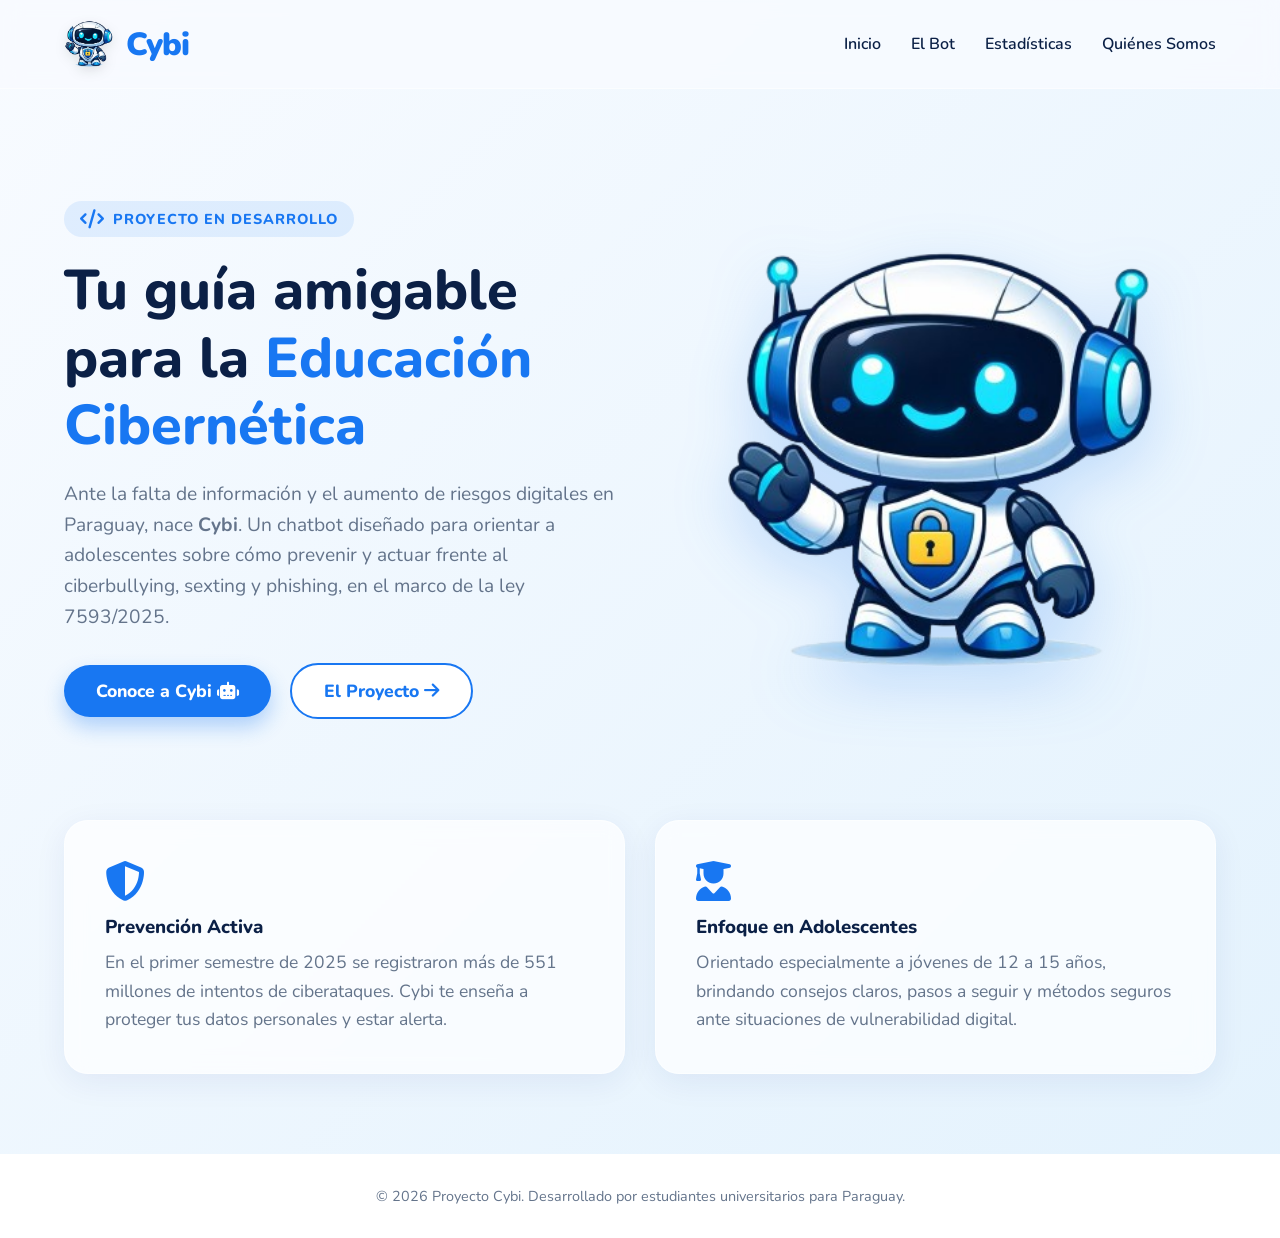
==== index.html @ 535d1845 "Commit inicial: Estructura base del proyecto Cybi" ====
<!DOCTYPE html>
<html lang="es">
<head>
    <meta charset="UTF-8">
    <meta name="viewport" content="width=device-width, initial-scale=1.0">
    <title>Cybi | Educación Cibernética en Paraguay</title>
    <link rel="stylesheet" href="https://cdnjs.cloudflare.com/ajax/libs/font-awesome/6.4.0/css/all.min.css">
    <link rel="stylesheet" href="css/style.css">
</head>
<body>

    <header>
        <div class="container">
            <nav>
                <a href="index.html" class="logo-container">
                    <img src="img/cybi-logo.jpeg" alt="Logo Cybi" style="border-radius: 50%;">
                    <span class="logo-text">Cybi</span>
                </a>
                <ul class="nav-links">
                    <li><a href="index.html">Inicio</a></li>
                    <li><a href="chatbot.html">El Bot</a></li>
                    <li><a href="estadisticas.html">Estadísticas</a></li>
                    <li><a href="nosotros.html">Quiénes Somos</a></li>
                </ul>
            </nav>
        </div>
    </header>

    <main class="container">
        <section class="hero">
            <div class="hero-content">
                <div class="dev-badge">
                    <i class="fa-solid fa-code"></i> Proyecto en Desarrollo
                </div>
                
                <h1>Tu guía amigable para la <span>Educación Cibernética</span></h1>
                
                <p>
                    Ante la falta de información y el aumento de riesgos digitales en Paraguay, nace <strong>Cybi</strong>. 
                    Un chatbot diseñado para orientar a adolescentes sobre cómo prevenir y actuar frente al ciberbullying, sexting y phishing, en el marco de la ley 7593/2025.
                </p>

                <div class="hero-buttons">
                    <a href="chatbot.html" class="btn btn-primary">Conoce a Cybi <i class="fa-solid fa-robot"></i></a>
                    <a href="nosotros.html" class="btn btn-secondary">El Proyecto <i class="fa-solid fa-arrow-right"></i></a>
                </div>
            </div>

            <div class="hero-image">
                <img src="img/cybi-logo.jpeg" alt="Cybi el Robot" style="border-radius: 30px;">
            </div>
        </section>

        <section style="margin-bottom: 80px; display: grid; grid-template-columns: repeat(auto-fit, minmax(300px, 1fr)); gap: 30px;">
            <div class="glass-card">
                <i class="fa-solid fa-shield-halved" style="font-size: 2.5rem; color: var(--primary-blue); margin-bottom: 15px;"></i>
                <h3>Prevención Activa</h3>
                <p style="margin-top: 10px;">En el primer semestre de 2025 se registraron más de 551 millones de intentos de ciberataques. Cybi te enseña a proteger tus datos personales y estar alerta.</p>
            </div>
            
            <div class="glass-card">
                <i class="fa-solid fa-user-graduate" style="font-size: 2.5rem; color: var(--primary-blue); margin-bottom: 15px;"></i>
                <h3>Enfoque en Adolescentes</h3>
                <p style="margin-top: 10px;">Orientado especialmente a jóvenes de 12 a 15 años, brindando consejos claros, pasos a seguir y métodos seguros ante situaciones de vulnerabilidad digital.</p>
            </div>
        </section>
    </main>

    <footer>
        <div class="container">
            <p>&copy; 2026 Proyecto Cybi. Desarrollado por estudiantes universitarios para Paraguay.</p>
        </div>
    </footer>

</body>
</html>
---- css/style.css ----
/* =========================================
   CYBI - Hoja de Estilos Global
   ========================================= */

@import url('https://fonts.googleapis.com/css2?family=Nunito:wght@400;600;800;900&display=swap');

:root {
    /* Paleta de colores basada en el logo de Cybi */
    --primary-blue: #1877F2;
    --dark-blue: #0B2046;
    --light-blue: #E3F2FD;
    --cyan-accent: #00E5FF;
    --gold-shield: #FFD54F;
    --text-dark: #1E293B;
    --text-light: #64748B;
    --white: #FFFFFF;
    --bg-gradient: linear-gradient(135deg, #F8FBFF 0%, #E3F2FD 100%);
    
    /* Variables de diseño */
    --border-radius: 24px;
    --glass-bg: rgba(255, 255, 255, 0.7);
    --glass-border: 1px solid rgba(255, 255, 255, 0.5);
    --shadow-soft: 0 8px 32px 0 rgba(31, 38, 135, 0.07);
    --shadow-hover: 0 12px 40px 0 rgba(24, 119, 242, 0.15);
}

* {
    margin: 0;
    padding: 0;
    box-sizing: border-box;
}

body {
    font-family: 'Nunito', sans-serif;
    background: var(--bg-gradient);
    color: var(--text-dark);
    min-height: 100vh;
    display: flex;
    flex-direction: column;
    overflow-x: hidden;
}

/* --- Tipografía --- */
h1, h2, h3 {
    font-weight: 800;
    color: var(--dark-blue);
    line-height: 1.2;
}

p {
    font-size: 1.1rem;
    line-height: 1.6;
    color: var(--text-light);
}

/* --- Utilidades --- */
.container {
    width: 90%;
    max-width: 1200px;
    margin: 0 auto;
}

/* Etiqueta de "En Desarrollo" */
.dev-badge {
    display: inline-flex;
    align-items: center;
    gap: 8px;
    background: rgba(24, 119, 242, 0.1);
    color: var(--primary-blue);
    padding: 8px 16px;
    border-radius: 50px;
    font-weight: 800;
    font-size: 0.9rem;
    text-transform: uppercase;
    letter-spacing: 1px;
    margin-bottom: 20px;
    animation: pulse 2s infinite;
}

.dev-badge i {
    font-size: 1.2rem;
}

/* --- Navegación --- */
header {
    width: 100%;
    padding: 20px 0;
    position: fixed;
    top: 0;
    z-index: 1000;
    backdrop-filter: blur(10px);
    -webkit-backdrop-filter: blur(10px);
    background: rgba(248, 251, 255, 0.8);
    border-bottom: var(--glass-border);
}

nav {
    display: flex;
    justify-content: space-between;
    align-items: center;
}

.logo-container {
    display: flex;
    align-items: center;
    gap: 12px;
    text-decoration: none;
}

.logo-container img {
    width: 50px;
    height: auto;
    filter: drop-shadow(0 4px 6px rgba(0,0,0,0.1));
}

.logo-text {
    font-size: 2rem;
    font-weight: 900;
    color: var(--primary-blue);
    letter-spacing: -1px;
}

.nav-links {
    display: flex;
    gap: 30px;
    list-style: none;
}

.nav-links a {
    text-decoration: none;
    color: var(--dark-blue);
    font-weight: 600;
    transition: color 0.3s ease;
    position: relative;
}

.nav-links a:hover {
    color: var(--primary-blue);
}

.nav-links a::after {
    content: '';
    position: absolute;
    bottom: -5px;
    left: 0;
    width: 0%;
    height: 3px;
    background: var(--cyan-accent);
    transition: width 0.3s ease;
    border-radius: 5px;
}

.nav-links a:hover::after {
    width: 100%;
}

/* --- Hero Section (Inicio) --- */
.hero {
    margin-top: 100px;
    padding: 60px 0;
    display: flex;
    align-items: center;
    justify-content: space-between;
    min-height: 80vh;
}

.hero-content {
    flex: 1;
    padding-right: 50px;
}

.hero h1 {
    font-size: 3.5rem;
    margin-bottom: 20px;
}

.hero h1 span {
    color: var(--primary-blue);
    position: relative;
}

.hero p {
    font-size: 1.2rem;
    margin-bottom: 30px;
}

.hero-image {
    flex: 1;
    display: flex;
    justify-content: center;
    position: relative;
}

.hero-image img {
    width: 100%;
    max-width: 450px;
    animation: float 4s ease-in-out infinite;
    filter: drop-shadow(0 20px 30px rgba(24, 119, 242, 0.2));
}

/* Botones */
.btn {
    display: inline-block;
    padding: 14px 32px;
    border-radius: 50px;
    font-weight: 800;
    text-decoration: none;
    transition: all 0.3s ease;
    font-size: 1.1rem;
    cursor: pointer;
    border: none;
}

.btn-primary {
    background: var(--primary-blue);
    color: var(--white);
    box-shadow: 0 10px 20px rgba(24, 119, 242, 0.3);
}

.btn-primary:hover {
    background: var(--dark-blue);
    transform: translateY(-3px);
    box-shadow: 0 15px 25px rgba(11, 32, 70, 0.4);
}

.btn-secondary {
    background: var(--white);
    color: var(--primary-blue);
    border: 2px solid var(--primary-blue);
    margin-left: 15px;
}

.btn-secondary:hover {
    background: var(--light-blue);
    transform: translateY(-3px);
}

/* --- Secciones de Contenido (Glassmorphism Cards) --- */
.glass-card {
    background: var(--glass-bg);
    border-radius: var(--border-radius);
    padding: 40px;
    box-shadow: var(--shadow-soft);
    border: var(--glass-border);
    backdrop-filter: blur(10px);
    -webkit-backdrop-filter: blur(10px);
    transition: transform 0.3s ease, box-shadow 0.3s ease;
}

.glass-card:hover {
    transform: translateY(-5px);
    box-shadow: var(--shadow-hover);
}

/* --- Animaciones --- */
@keyframes float {
    0% { transform: translateY(0px); }
    50% { transform: translateY(-20px); }
    100% { transform: translateY(0px); }
}

@keyframes pulse {
    0% { box-shadow: 0 0 0 0 rgba(24, 119, 242, 0.4); }
    70% { box-shadow: 0 0 0 15px rgba(24, 119, 242, 0); }
    100% { box-shadow: 0 0 0 0 rgba(24, 119, 242, 0); }
}

/* --- Responsive (Celulares y Tablets) --- */
@media (max-width: 992px) {
    .hero {
        flex-direction: column;
        text-align: center;
        padding: 40px 0;
    }
    
    .hero-content {
        padding-right: 0;
        margin-bottom: 50px;
    }
    
    .hero h1 { font-size: 2.8rem; }
    
    .nav-links { display: none; /* Añadiremos menú hamburguesa en el JS después */ }
}

@media (max-width: 576px) {
    .hero h1 { font-size: 2.2rem; }
    .hero p { font-size: 1rem; }
    .btn { display: block; margin: 10px auto; width: 100%; max-width: 300px; }
    .btn-secondary { margin-left: auto; }
}

/* --- Footer Preview --- */
footer {
    background: var(--white);
    padding: 30px 0;
    text-align: center;
    margin-top: auto;
    border-top: var(--glass-border);
}

footer p {
    font-size: 0.9rem;
    color: var(--text-light);
}
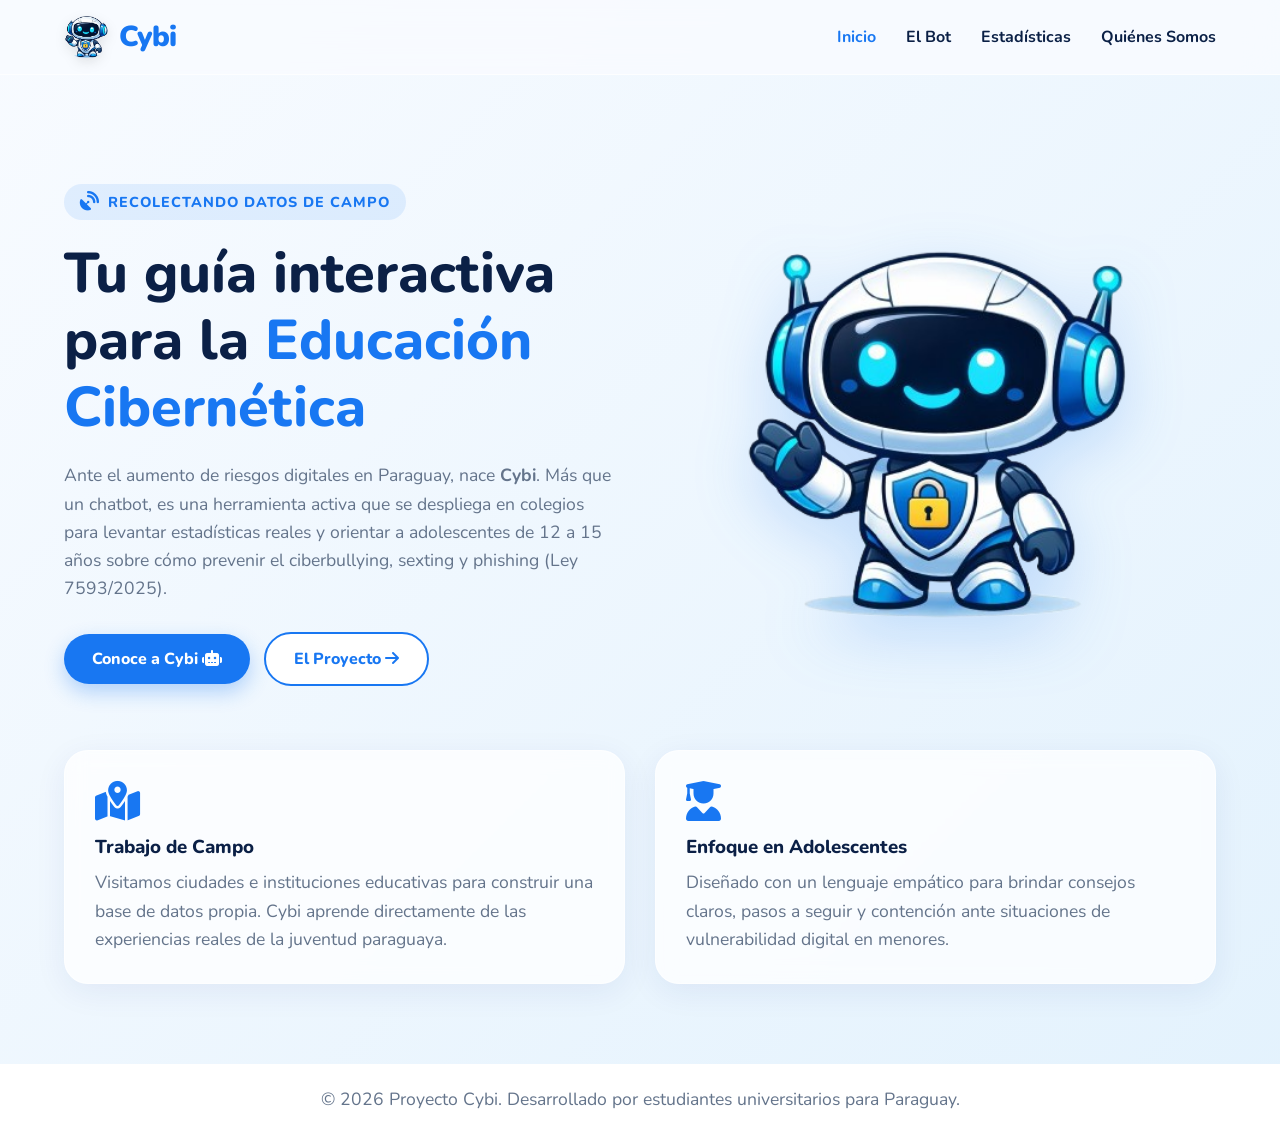
==== commit 198f001a: "Commit inicial: Estructura base del proyecto Cybi mejoras css" ====
--- a/index.html
+++ b/index.html
@@ -16,8 +16,13 @@
                     <img src="img/cybi-logo.jpeg" alt="Logo Cybi" style="border-radius: 50%;">
                     <span class="logo-text">Cybi</span>
                 </a>
-                <ul class="nav-links">
-                    <li><a href="index.html">Inicio</a></li>
+                
+                <button class="menu-toggle" id="mobile-menu-btn">
+                    <i class="fa-solid fa-bars"></i>
+                </button>
+
+                <ul class="nav-links" id="nav-links">
+                    <li><a href="index.html" style="color: var(--primary-blue);">Inicio</a></li>
                     <li><a href="chatbot.html">El Bot</a></li>
                     <li><a href="estadisticas.html">Estadísticas</a></li>
                     <li><a href="nosotros.html">Quiénes Somos</a></li>
@@ -30,14 +35,14 @@
         <section class="hero">
             <div class="hero-content">
                 <div class="dev-badge">
-                    <i class="fa-solid fa-code"></i> Proyecto en Desarrollo
+                    <i class="fa-solid fa-satellite-dish"></i> Recolectando Datos de Campo
                 </div>
                 
-                <h1>Tu guía amigable para la <span>Educación Cibernética</span></h1>
+                <h1>Tu guía interactiva para la <span>Educación Cibernética</span></h1>
                 
                 <p>
-                    Ante la falta de información y el aumento de riesgos digitales en Paraguay, nace <strong>Cybi</strong>. 
-                    Un chatbot diseñado para orientar a adolescentes sobre cómo prevenir y actuar frente al ciberbullying, sexting y phishing, en el marco de la ley 7593/2025.
+                    Ante el aumento de riesgos digitales en Paraguay, nace <strong>Cybi</strong>. 
+                    Más que un chatbot, es una herramienta activa que se despliega en colegios para levantar estadísticas reales y orientar a adolescentes de 12 a 15 años sobre cómo prevenir el ciberbullying, sexting y phishing (Ley 7593/2025).
                 </p>
 
                 <div class="hero-buttons">
@@ -51,17 +56,17 @@
             </div>
         </section>
 
-        <section style="margin-bottom: 80px; display: grid; grid-template-columns: repeat(auto-fit, minmax(300px, 1fr)); gap: 30px;">
+        <section style="margin-bottom: 80px; display: grid; grid-template-columns: repeat(auto-fit, minmax(280px, 1fr)); gap: 30px;">
             <div class="glass-card">
-                <i class="fa-solid fa-shield-halved" style="font-size: 2.5rem; color: var(--primary-blue); margin-bottom: 15px;"></i>
-                <h3>Prevención Activa</h3>
-                <p style="margin-top: 10px;">En el primer semestre de 2025 se registraron más de 551 millones de intentos de ciberataques. Cybi te enseña a proteger tus datos personales y estar alerta.</p>
+                <i class="fa-solid fa-map-location-dot" style="font-size: 2.5rem; color: var(--primary-blue); margin-bottom: 15px;"></i>
+                <h3>Trabajo de Campo</h3>
+                <p style="margin-top: 10px;">Visitamos ciudades e instituciones educativas para construir una base de datos propia. Cybi aprende directamente de las experiencias reales de la juventud paraguaya.</p>
             </div>
             
             <div class="glass-card">
                 <i class="fa-solid fa-user-graduate" style="font-size: 2.5rem; color: var(--primary-blue); margin-bottom: 15px;"></i>
                 <h3>Enfoque en Adolescentes</h3>
-                <p style="margin-top: 10px;">Orientado especialmente a jóvenes de 12 a 15 años, brindando consejos claros, pasos a seguir y métodos seguros ante situaciones de vulnerabilidad digital.</p>
+                <p style="margin-top: 10px;">Diseñado con un lenguaje empático para brindar consejos claros, pasos a seguir y contención ante situaciones de vulnerabilidad digital en menores.</p>
             </div>
         </section>
     </main>
@@ -72,5 +77,22 @@
         </div>
     </footer>
 
+    <script>
+        const menuBtn = document.getElementById('mobile-menu-btn');
+        const navLinks = document.getElementById('nav-links');
+
+        menuBtn.addEventListener('click', () => {
+            navLinks.classList.toggle('active');
+            // Animación del ícono
+            const icon = menuBtn.querySelector('i');
+            if(navLinks.classList.contains('active')) {
+                icon.classList.remove('fa-bars');
+                icon.classList.add('fa-xmark');
+            } else {
+                icon.classList.remove('fa-xmark');
+                icon.classList.add('fa-bars');
+            }
+        });
+    </script>
 </body>
 </html>
--- a/css/style.css
+++ b/css/style.css
@@ -1,5 +1,5 @@
 /* =========================================
-   CYBI - Hoja de Estilos Global
+   CYBI - Hoja de Estilos Global (100% Responsive)
    ========================================= */
 
 @import url('https://fonts.googleapis.com/css2?family=Nunito:wght@400;600;800;900&display=swap');
@@ -18,8 +18,8 @@
     
     /* Variables de diseño */
     --border-radius: 24px;
-    --glass-bg: rgba(255, 255, 255, 0.7);
-    --glass-border: 1px solid rgba(255, 255, 255, 0.5);
+    --glass-bg: rgba(255, 255, 255, 0.75);
+    --glass-border: 1px solid rgba(255, 255, 255, 0.6);
     --shadow-soft: 0 8px 32px 0 rgba(31, 38, 135, 0.07);
     --shadow-hover: 0 12px 40px 0 rgba(24, 119, 242, 0.15);
 }
@@ -77,20 +77,18 @@
     animation: pulse 2s infinite;
 }
 
-.dev-badge i {
-    font-size: 1.2rem;
-}
-
-/* --- Navegación --- */
+.dev-badge i { font-size: 1.2rem; }
+
+/* --- Navegación Header --- */
 header {
     width: 100%;
-    padding: 20px 0;
+    padding: 15px 0;
     position: fixed;
     top: 0;
     z-index: 1000;
-    backdrop-filter: blur(10px);
-    -webkit-backdrop-filter: blur(10px);
-    background: rgba(248, 251, 255, 0.8);
+    backdrop-filter: blur(15px);
+    -webkit-backdrop-filter: blur(15px);
+    background: rgba(248, 251, 255, 0.85);
     border-bottom: var(--glass-border);
 }
 
@@ -103,35 +101,38 @@
 .logo-container {
     display: flex;
     align-items: center;
-    gap: 12px;
+    gap: 10px;
     text-decoration: none;
 }
 
 .logo-container img {
-    width: 50px;
+    width: 45px;
     height: auto;
     filter: drop-shadow(0 4px 6px rgba(0,0,0,0.1));
 }
 
 .logo-text {
-    font-size: 2rem;
+    font-size: 1.8rem;
     font-weight: 900;
     color: var(--primary-blue);
     letter-spacing: -1px;
 }
 
+/* Enlaces del menú escritorio */
 .nav-links {
     display: flex;
     gap: 30px;
     list-style: none;
+    align-items: center;
 }
 
 .nav-links a {
     text-decoration: none;
     color: var(--dark-blue);
-    font-weight: 600;
+    font-weight: 700;
     transition: color 0.3s ease;
     position: relative;
+    padding: 5px 0;
 }
 
 .nav-links a:hover {
@@ -141,7 +142,7 @@
 .nav-links a::after {
     content: '';
     position: absolute;
-    bottom: -5px;
+    bottom: 0;
     left: 0;
     width: 0%;
     height: 3px;
@@ -150,23 +151,64 @@
     border-radius: 5px;
 }
 
-.nav-links a:hover::after {
-    width: 100%;
+.nav-links a:hover::after { width: 100%; }
+
+/* Botón Hamburguesa (Oculto en PC) */
+.menu-toggle {
+    display: none;
+    font-size: 1.8rem;
+    color: var(--primary-blue);
+    cursor: pointer;
+    background: transparent;
+    border: none;
+}
+
+/* --- Responsive Navegación Móvil --- */
+@media (max-width: 992px) {
+    .menu-toggle {
+        display: block;
+    }
+
+    .nav-links {
+        position: fixed;
+        top: 76px; /* Altura del header */
+        right: -100%; /* Oculto fuera de la pantalla */
+        flex-direction: column;
+        background: rgba(248, 251, 255, 0.98);
+        backdrop-filter: blur(15px);
+        width: 100%;
+        height: calc(100vh - 76px);
+        text-align: center;
+        transition: right 0.4s cubic-bezier(0.77, 0, 0.175, 1);
+        padding-top: 40px;
+        gap: 35px;
+        border-top: var(--glass-border);
+    }
+
+    .nav-links.active {
+        right: 0; /* Muestra el menú */
+    }
+
+    .nav-links a {
+        font-size: 1.4rem;
+        display: block;
+        width: 100%;
+    }
 }
 
 /* --- Hero Section (Inicio) --- */
 .hero {
-    margin-top: 100px;
-    padding: 60px 0;
+    margin-top: 120px;
+    padding: 40px 0;
     display: flex;
     align-items: center;
     justify-content: space-between;
-    min-height: 80vh;
+    min-height: 70vh;
 }
 
 .hero-content {
     flex: 1;
-    padding-right: 50px;
+    padding-right: 40px;
 }
 
 .hero h1 {
@@ -174,26 +216,18 @@
     margin-bottom: 20px;
 }
 
-.hero h1 span {
-    color: var(--primary-blue);
-    position: relative;
-}
-
-.hero p {
-    font-size: 1.2rem;
-    margin-bottom: 30px;
-}
+.hero h1 span { color: var(--primary-blue); }
+.hero p { margin-bottom: 30px; }
 
 .hero-image {
     flex: 1;
     display: flex;
     justify-content: center;
-    position: relative;
 }
 
 .hero-image img {
     width: 100%;
-    max-width: 450px;
+    max-width: 400px;
     animation: float 4s ease-in-out infinite;
     filter: drop-shadow(0 20px 30px rgba(24, 119, 242, 0.2));
 }
@@ -201,33 +235,33 @@
 /* Botones */
 .btn {
     display: inline-block;
-    padding: 14px 32px;
+    padding: 14px 28px;
     border-radius: 50px;
     font-weight: 800;
     text-decoration: none;
     transition: all 0.3s ease;
-    font-size: 1.1rem;
+    font-size: 1rem;
     cursor: pointer;
     border: none;
+    text-align: center;
 }
 
 .btn-primary {
     background: var(--primary-blue);
     color: var(--white);
-    box-shadow: 0 10px 20px rgba(24, 119, 242, 0.3);
+    box-shadow: 0 8px 20px rgba(24, 119, 242, 0.3);
 }
 
 .btn-primary:hover {
     background: var(--dark-blue);
     transform: translateY(-3px);
-    box-shadow: 0 15px 25px rgba(11, 32, 70, 0.4);
 }
 
 .btn-secondary {
     background: var(--white);
     color: var(--primary-blue);
     border: 2px solid var(--primary-blue);
-    margin-left: 15px;
+    margin-left: 10px;
 }
 
 .btn-secondary:hover {
@@ -235,71 +269,52 @@
     transform: translateY(-3px);
 }
 
-/* --- Secciones de Contenido (Glassmorphism Cards) --- */
+/* --- Glassmorphism Cards --- */
 .glass-card {
     background: var(--glass-bg);
     border-radius: var(--border-radius);
-    padding: 40px;
+    padding: 30px;
     box-shadow: var(--shadow-soft);
     border: var(--glass-border);
     backdrop-filter: blur(10px);
     -webkit-backdrop-filter: blur(10px);
-    transition: transform 0.3s ease, box-shadow 0.3s ease;
-}
-
-.glass-card:hover {
-    transform: translateY(-5px);
-    box-shadow: var(--shadow-hover);
 }
 
 /* --- Animaciones --- */
 @keyframes float {
     0% { transform: translateY(0px); }
-    50% { transform: translateY(-20px); }
+    50% { transform: translateY(-15px); }
     100% { transform: translateY(0px); }
 }
 
 @keyframes pulse {
-    0% { box-shadow: 0 0 0 0 rgba(24, 119, 242, 0.4); }
-    70% { box-shadow: 0 0 0 15px rgba(24, 119, 242, 0); }
+    0% { box-shadow: 0 0 0 0 rgba(24, 119, 242, 0.3); }
+    70% { box-shadow: 0 0 0 10px rgba(24, 119, 242, 0); }
     100% { box-shadow: 0 0 0 0 rgba(24, 119, 242, 0); }
 }
 
-/* --- Responsive (Celulares y Tablets) --- */
+/* --- Responsive General & Chatbot --- */
 @media (max-width: 992px) {
-    .hero {
-        flex-direction: column;
-        text-align: center;
-        padding: 40px 0;
-    }
-    
-    .hero-content {
-        padding-right: 0;
-        margin-bottom: 50px;
-    }
-    
+    .hero { flex-direction: column; text-align: center; margin-top: 100px; padding: 20px 0;}
+    .hero-content { padding-right: 0; margin-bottom: 40px; }
     .hero h1 { font-size: 2.8rem; }
-    
-    .nav-links { display: none; /* Añadiremos menú hamburguesa en el JS después */ }
+    .btn-secondary { margin-left: 0; margin-top: 15px; }
 }
 
 @media (max-width: 576px) {
+    .container { width: 92%; }
     .hero h1 { font-size: 2.2rem; }
     .hero p { font-size: 1rem; }
-    .btn { display: block; margin: 10px auto; width: 100%; max-width: 300px; }
-    .btn-secondary { margin-left: auto; }
-}
-
-/* --- Footer Preview --- */
+    .hero-buttons { display: flex; flex-direction: column; gap: 10px; }
+    .btn { width: 100%; margin: 0; }
+    .glass-card { padding: 20px; }
+}
+
+/* Footer */
 footer {
     background: var(--white);
-    padding: 30px 0;
+    padding: 20px 0;
     text-align: center;
     margin-top: auto;
     border-top: var(--glass-border);
-}
-
-footer p {
-    font-size: 0.9rem;
-    color: var(--text-light);
 }
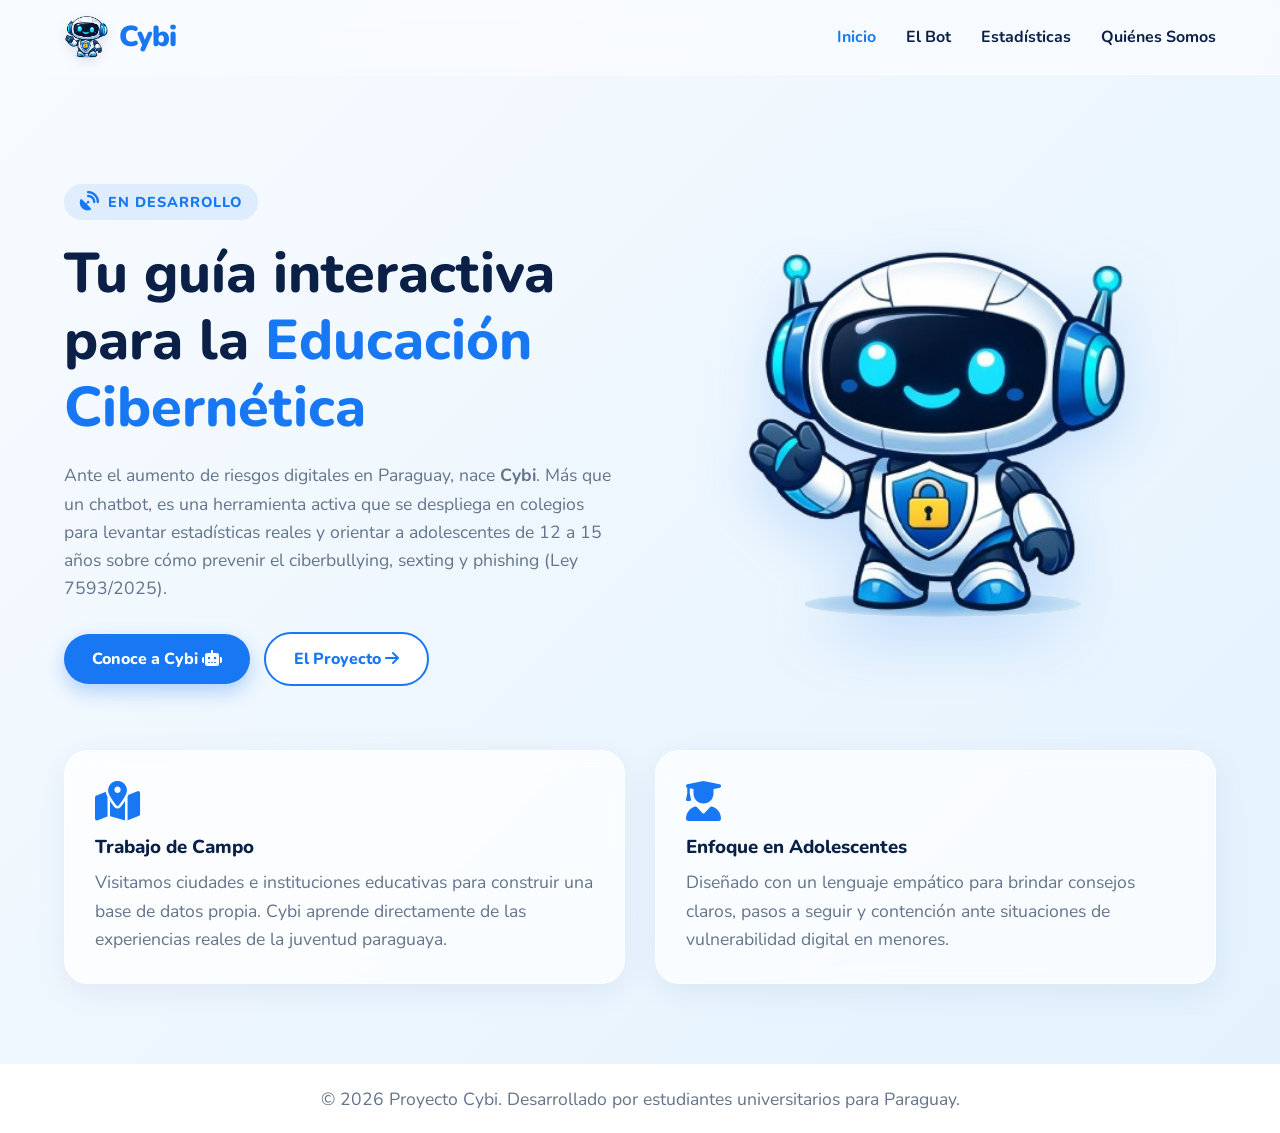
==== commit bb81484b: "Commit inicial: Estructura base del proyecto Cybi mejoras css+" ====
--- a/index.html
+++ b/index.html
@@ -35,7 +35,7 @@
         <section class="hero">
             <div class="hero-content">
                 <div class="dev-badge">
-                    <i class="fa-solid fa-satellite-dish"></i> Recolectando Datos de Campo
+                    <i class="fa-solid fa-satellite-dish"></i> EN DESARROLLO
                 </div>
                 
                 <h1>Tu guía interactiva para la <span>Educación Cibernética</span></h1>
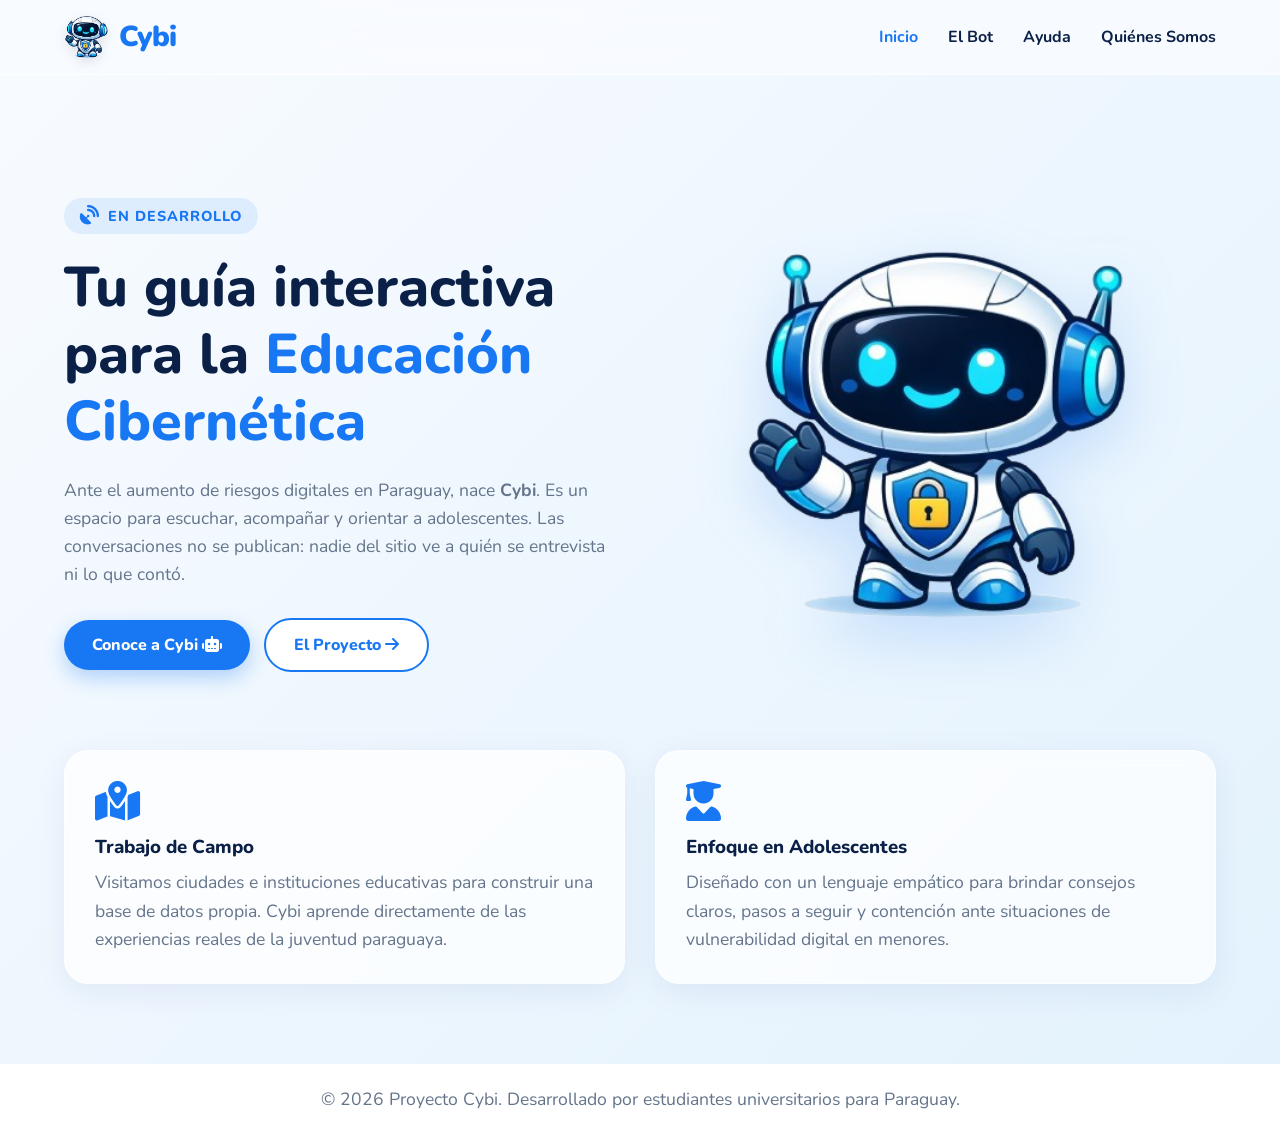
==== commit 456c592c: "actualizacion 1.1" ====
--- a/index.html
+++ b/index.html
@@ -24,7 +24,7 @@
                 <ul class="nav-links" id="nav-links">
                     <li><a href="index.html" style="color: var(--primary-blue);">Inicio</a></li>
                     <li><a href="chatbot.html">El Bot</a></li>
-                    <li><a href="estadisticas.html">Estadísticas</a></li>
+                    <li><a href="ayuda.html">Ayuda</a></li>
                     <li><a href="nosotros.html">Quiénes Somos</a></li>
                 </ul>
             </nav>
@@ -41,8 +41,8 @@
                 <h1>Tu guía interactiva para la <span>Educación Cibernética</span></h1>
                 
                 <p>
-                    Ante el aumento de riesgos digitales en Paraguay, nace <strong>Cybi</strong>. 
-                    Más que un chatbot, es una herramienta activa que se despliega en colegios para levantar estadísticas reales y orientar a adolescentes de 12 a 15 años sobre cómo prevenir el ciberbullying, sexting y phishing (Ley 7593/2025).
+                    Ante el aumento de riesgos digitales en Paraguay, nace <strong>Cybi</strong>.
+                    Es un espacio para escuchar, acompañar y orientar a adolescentes. Las conversaciones no se publican: nadie del sitio ve a quién se entrevista ni lo que contó.
                 </p>
 
                 <div class="hero-buttons">
